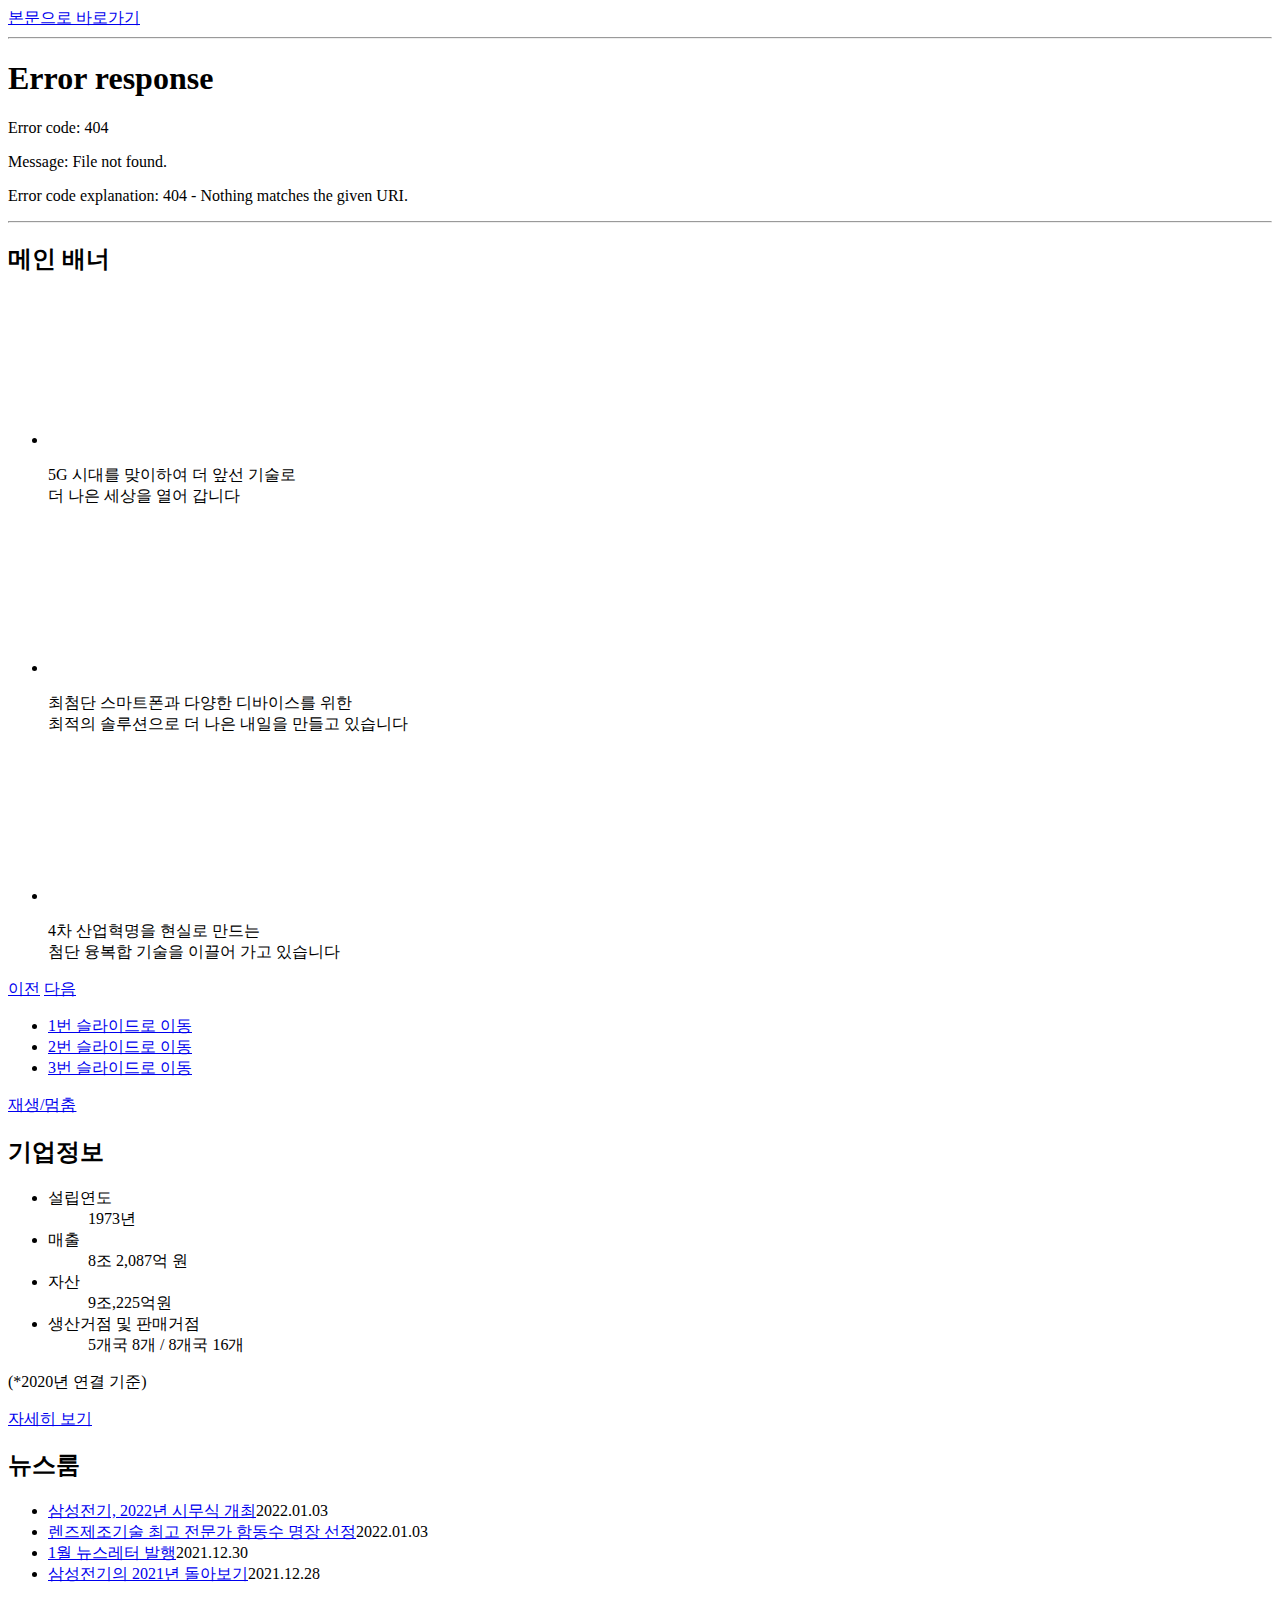
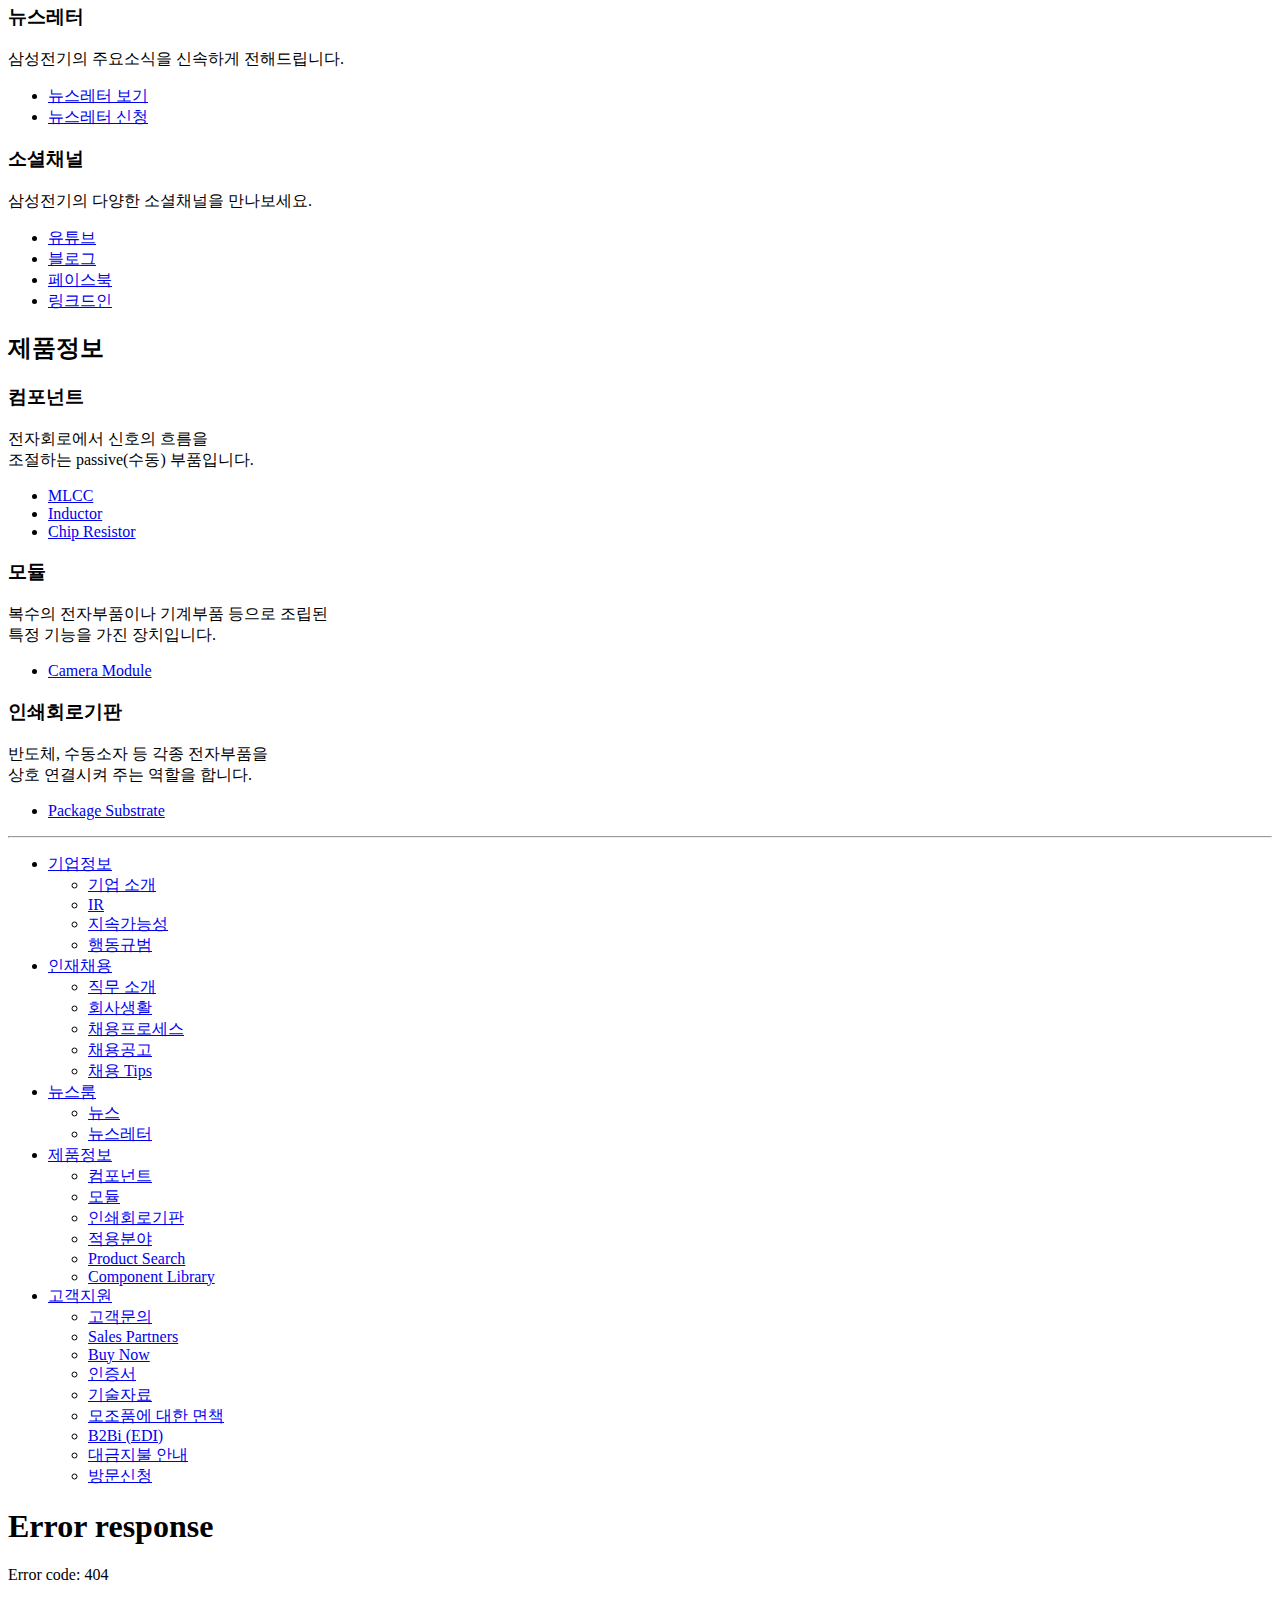
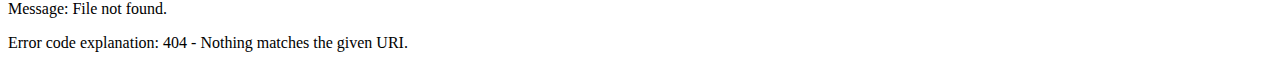
==== index.html @ 3beb00bb "Update index.html" ====
<!DOCTYPE html>
<html lang="en">
<head>
<meta charset="UTF-8">
<meta http-equiv="X-UA-Compatible" content="IE=edge">
<meta name="viewport" content="width=device-width, initial-scale=1.0">
<title>삼성전기</title>
<link rel="stylesheet" href="CSS/import.css">
<link rel="stylesheet" href="CSS/main.css" />
<script defer src="JS/main.js"></script>
</head>
<body>
<!-- 본문 바로가기 -->
<div id="skipNavi"><a href="#container">본문으로 바로가기</a></div>
<!-- //본문 바로가기 -->
<hr />
<!-- #wrap>#header+(#container>.content1+.content2+.content3)+.sitemape+#footer -->
<!-- #wrap>#header+#container>.content1+.content2+.content3^.sitemape+#footer -->
<div id="wrap">
    <!-- header -->
    <div id="header">
    
    </div>
    <!-- //header -->
    <hr />
    <!-- main_visual -->
    <div class="main_visual">
        <h2 class="blind">메인 배너</h2>
        <ul class="slide_wrap">
        <li class="slide active">
            <video muted autoplay loop poster="images/main_video_thum1.jpg">
                <source src="video/main_video1.mp4" type="video/mp4">
            </video>
            <p>5G 시대를 맞이하여 더 앞선 기술로<br />더 나은 세상을 열어 갑니다</p>
        </li>
        <li class="slide">
            <video muted autoplay loop poster="images/main_video_thum2.jpg">
                <source src="video/main_video2.mp4" type="video/mp4">
            </video>
            <p>최첨단 스마트폰과 다양한 디바이스를 위한<br />최적의 솔루션으로 더 나은 내일을 만들고 있습니다</p>
        </li>
        <li class="slide">
            <video muted autoplay loop poster="images/main_video_thum3.jpg">
                <source src="video/main_video3.mp4" type="video/mp4">
            </video>
            <p>4차 산업혁명을 현실로 만드는<br />첨단 융복합 기술을 이끌어 가고 있습니다</p>
        </li>
        </ul>
        <div class="slide_arr">
            <a href="#" class="btn_prev">이전</a>
            <a href="#" class="btn_next">다음</a>
        </div>
        <div class="slide_roll">
            <ul>
            <li class="on"><a href="#">1번 슬라이드로 이동</a></li>
            <li><a href="#">2번 슬라이드로 이동</a></li>
            <li><a href="#">3번 슬라이드로 이동</a></li>
            </ul>
            <a href="#" class="btn_play">재생/멈춤</a>
        </div>
    </div>
    <!-- container -->
    <div id="container">
        <!-- content1 -->
        <div class="content1">
            <h2>기업정보</h2>
            <ul>
            <li>
                <dl>
                    <dt>설립연도</dt>
                    <dd><span>1973</span>년</dd>
                </dl>
            </li>
            <li>
                <dl>
                <dt>매출</dt>
                <dd><span>8</span>조 <span>2,087</span>억 원</dd>
                </dl>
            </li>
            <li>
                <dl>
                <dt>자산</dt>
                <dd><span>9</span>조<span>,225억</span>원</dd>
                </dl>
            </li>
            <li>
                <dl>
                <dt>생산거점 및 판매거점</dt>
                <dd><span>5</span>개국 <span>8</span>개 / <span>8</span>개국 <span>16</span>개</dd>
                </dl>
            </li>
            </ul>
            <p>(*2020년 연결 기준)</p>
            <div><a href="#">자세히 보기</a></div>
        </div>
        <!-- content2 -->
        <div class="content2">
            <h2>뉴스룸</h2>
            <ul>
            <li><a href="#">삼성전기, 2022년 시무식 개최</a><span>2022.01.03</span></li>
            <li><a href="#">렌즈제조기술 최고 전문가 함동수 명장 선정</a><span>2022.01.03</span></li>
            <li><a href="#">1월 뉴스레터 발행</a><span>2021.12.30</span></li>
            <li><a href="#">삼성전기의 2021년 돌아보기</a><span>2021.12.28</span></li>
            </ul>
            <div class="newsletter">
                <h3>뉴스레터</h3>
                <p>삼성전기의 주요소식을 신속하게 전해드립니다.</p>
                <ul>
                <li><a href="#">뉴스레터 보기</a></li>
                <li><a href="#">뉴스레터 신청</a></li>
                </ul>
            </div>
            <div class="social">
                <h3>소셜채널</h3>
                <p>삼성전기의 다양한 소셜채널을 만나보세요.</p>
                <ul>
                <li><a href="#">유튜브</a></li>
                <li><a href="#">블로그</a></li>
                <li><a href="#">페이스북</a></li>
                <li><a href="#">링크드인</a></li>
                </ul>
            </div>
        </div>
        <!-- content3 -->
        <div class="content3">
            <h2>제품정보</h2>
            <div>
                <h3>컴포넌트</h3>
                <p>전자회로에서 신호의 흐름을<br />
                   조절하는 passive(수동) 부품입니다.
                </p>
                <ul>
                <li><a href="#">MLCC</a></li>
                <li><a href="#">Inductor</a></li>
                <li><a href="#">Chip Resistor</a></li>
                </ul>
            </div>
            <div>
                <h3>모듈</h3>
                <p>복수의 전자부품이나 기계부품 등으로 조립된<br />
                   특정 기능을 가진 장치입니다.
                </p>
                <ul>
                <li><a href="#">Camera Module</a></li>
                </ul>
            </div>
            <div>
                <h3>인쇄회로기판</h3>
                <p>반도체, 수동소자 등 각종 전자부품을<br />
                   상호 연결시켜 주는 역할을 합니다.
                </p>
                <ul>
                <li><a href="#">Package Substrate</a></li>
                </ul>
            </div>
        </div>
    </div>
    <!-- //container -->
    <hr />
    <!-- sitemap -->
    <div class="sitemap">
        <ul>
        <li><a href="#">기업정보</a>
            <ul>
            <li><a href="#">기업 소개</a></li>
            <li><a href="#">IR</a></li>
            <li><a href="#">지속가능성</a></li>
            <li><a href="#">행동규범</a></li>
            </ul>
        </li>
        <li><a href="#">인재채용</a>
            <ul>
            <li><a href="#">직무 소개</a></li>
            <li><a href="#">회사생활</a></li>
            <li><a href="#">채용프로세스</a></li>
            <li><a href="#">채용공고</a></li>
            <li><a href="#">채용 Tips</a></li>
            </ul>
        </li>
        <li><a href="#">뉴스룸</a>
            <ul>
            <li><a href="#">뉴스</a></li>
            <li><a href="#">뉴스레터</a></li>
            </ul>
        </li>
        <li><a href="#">제품정보</a>
            <ul>
            <li><a href="#">컴포넌트</a></li>
            <li><a href="#">모듈</a></li>
            <li><a href="#">인쇄회로기판</a></li>
            <li><a href="#">적용분야</a></li>
            <li><a href="#">Product Search</a></li>
            <li><a href="#">Component Library</a></li>
            </ul>
        </li>
        <li><a href="#">고객지원</a>
            <ul>
            <li><a href="#">고객문의</a></li>
            <li><a href="#">Sales Partners</a></li>
            <li><a href="#">Buy Now</a></li>
            <li><a href="#">인증서</a></li>
            <li><a href="#">기술자료</a></li>
            <li><a href="#">모조품에 대한 면책</a></li>
            <li><a href="#">B2Bi (EDI)</a></li>
            <li><a href="#">대금지불 안내</a></li>
            <li><a href="#">방문신청</a></li>
            </ul>
        </li>
        </ul>
    </div>
    <!-- footer -->
    <div id="footer">
        
    </div>
    <!-- //footer -->
</div>
<script>
    // AJAX의 최신 Fetch API 사용해서
    // html 문서안에서 다른 html문서 불러오기
    // 자바스크립트 비동기 방식으로 async요청 await받음
    // https://developer.mozilla.org/ko/docs/Web/Guide/AJAX/Getting_Started
    async function fetchHtmlAsText(url){
        const response = await fetch(url);
        return await response.text();
    }

    async function importPage(target){
        document.querySelector('#' + target).innerHTML = await fetchHtmlAsText(target + '.html'); 
    }
    importPage('header');
    importPage('footer');
</script>
</body>
</html>
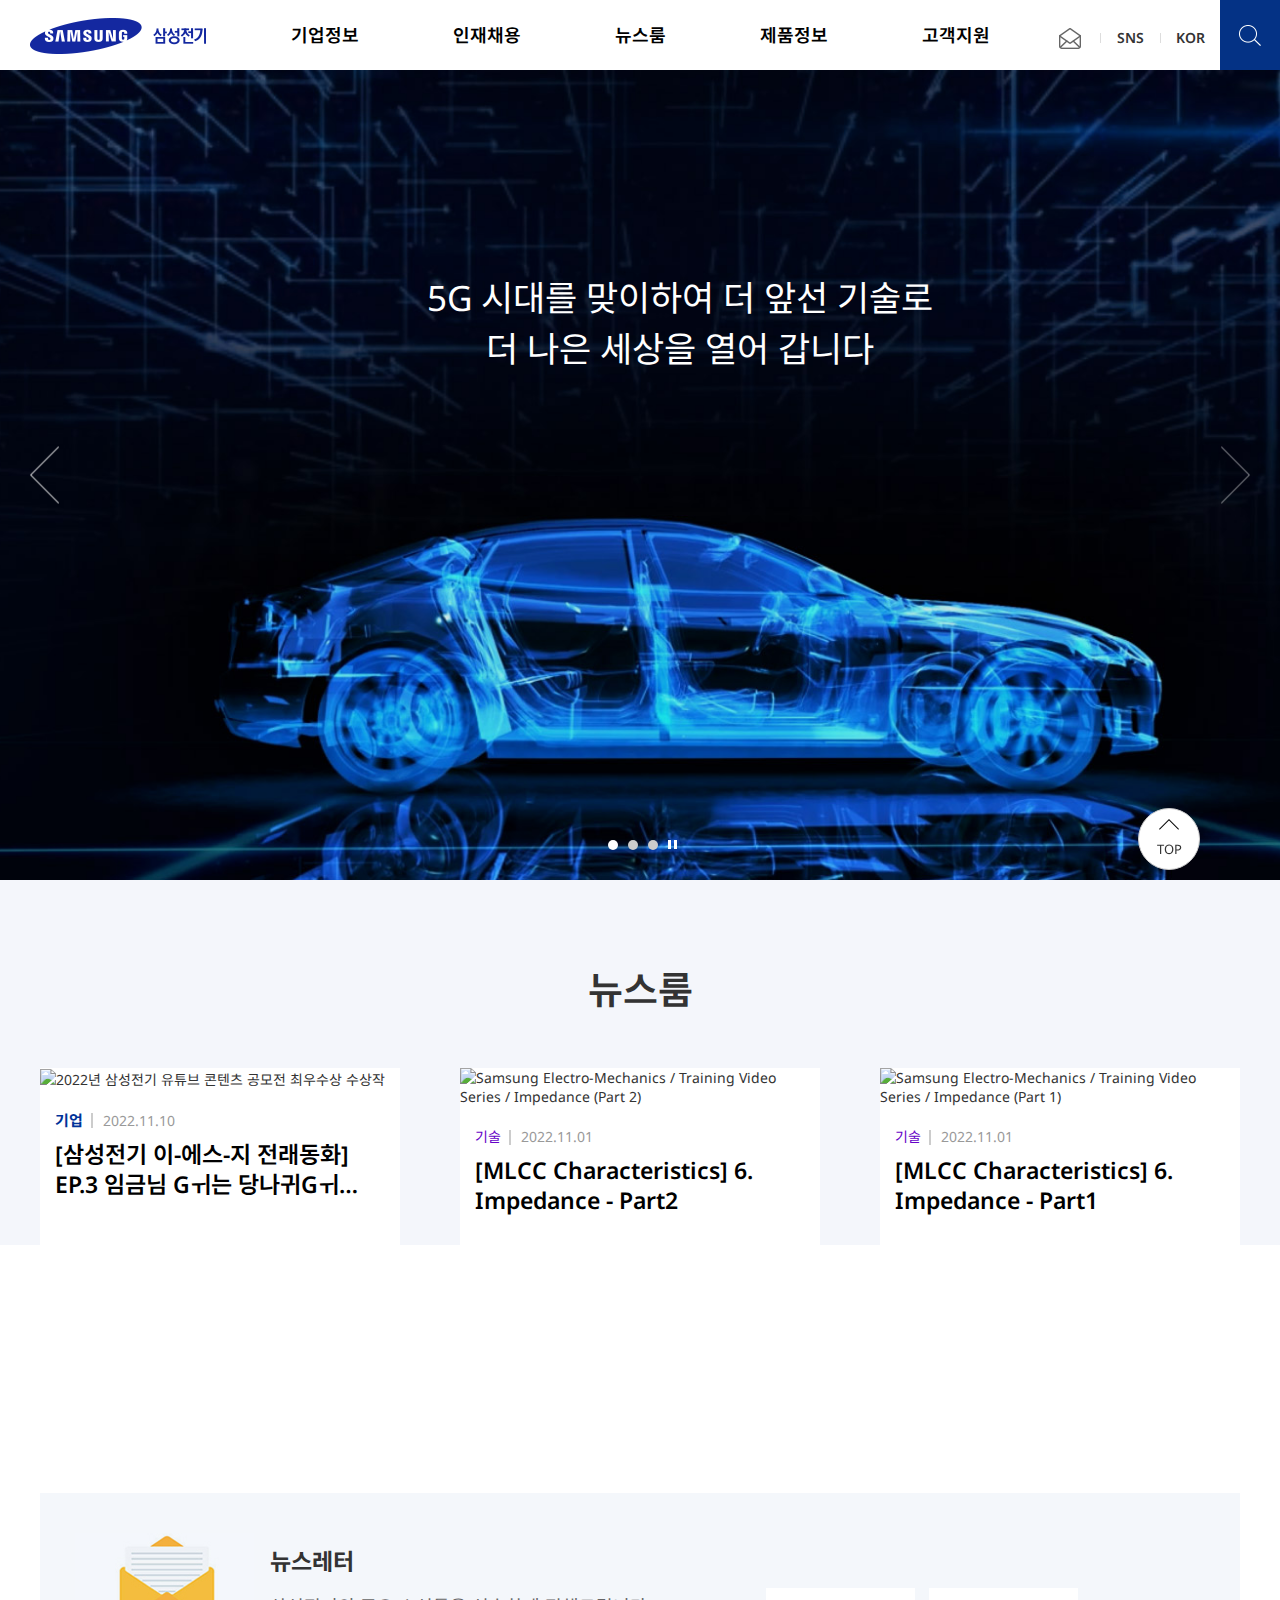
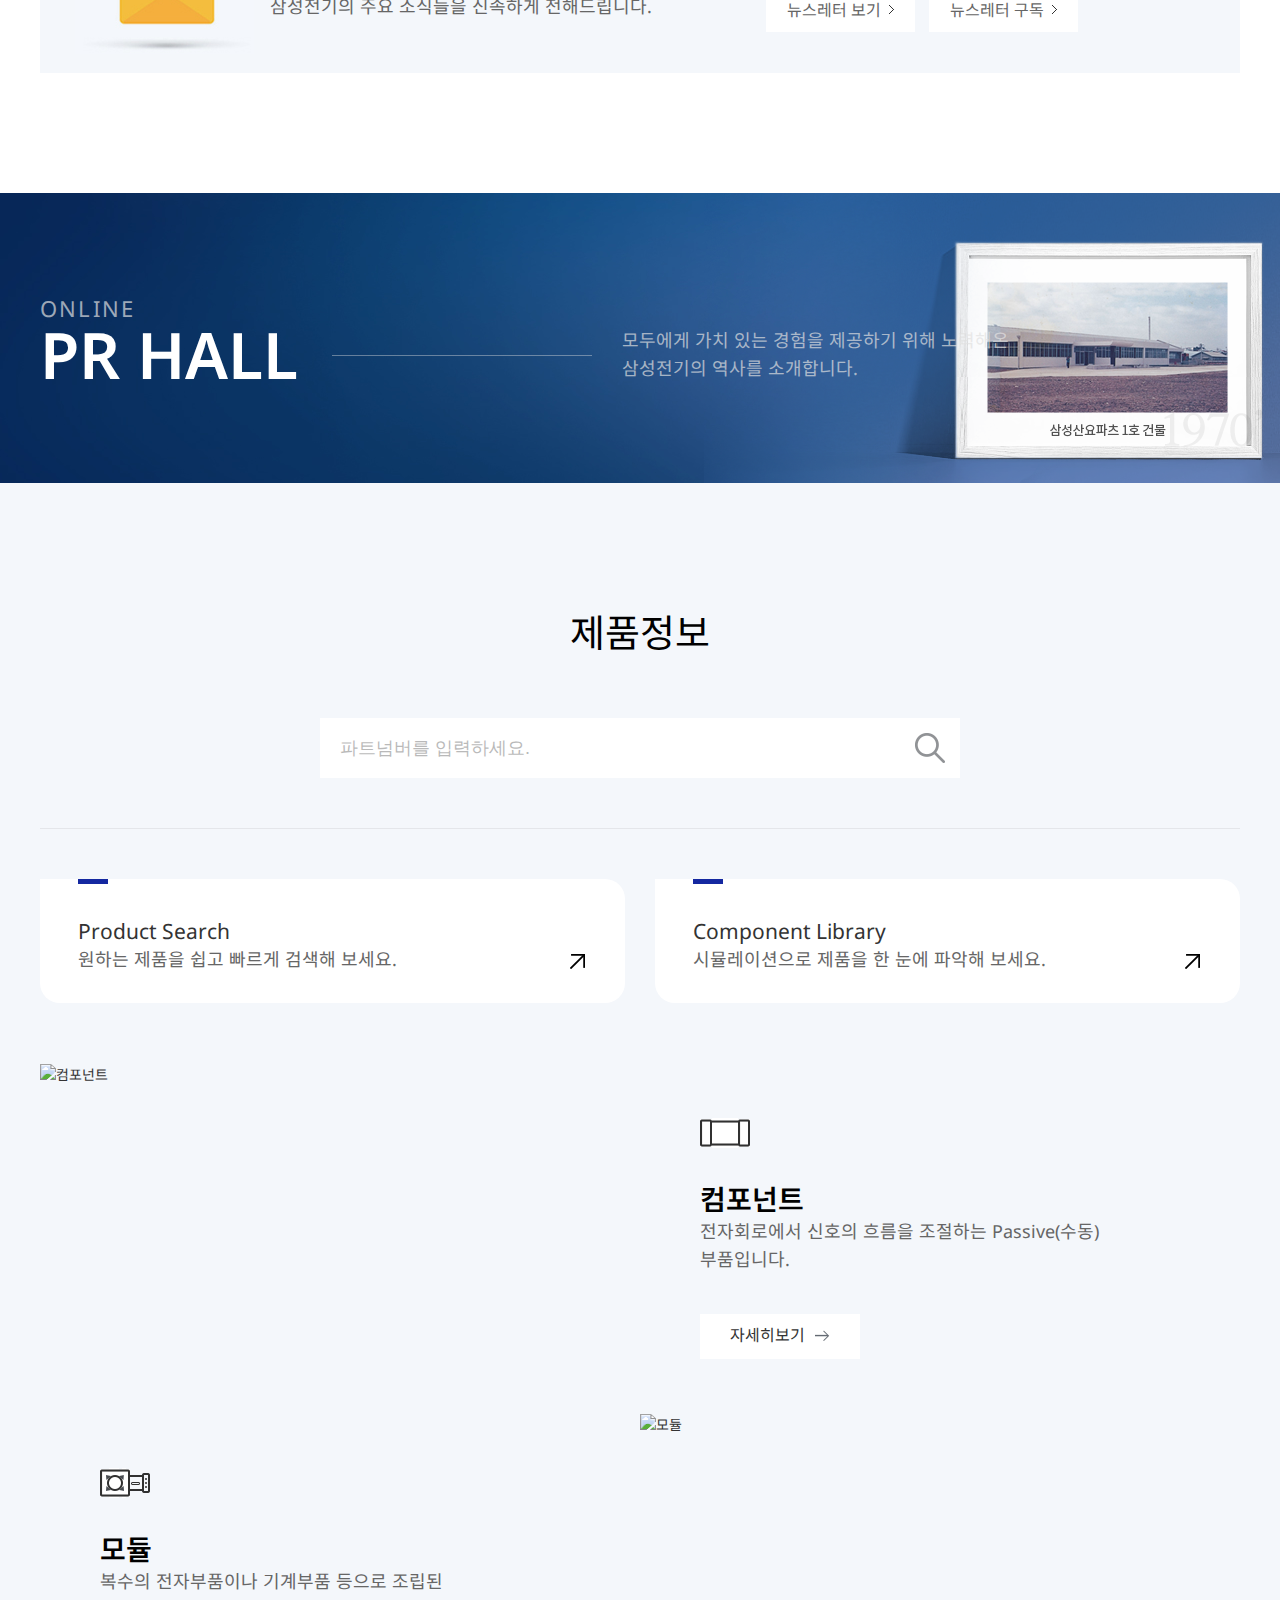
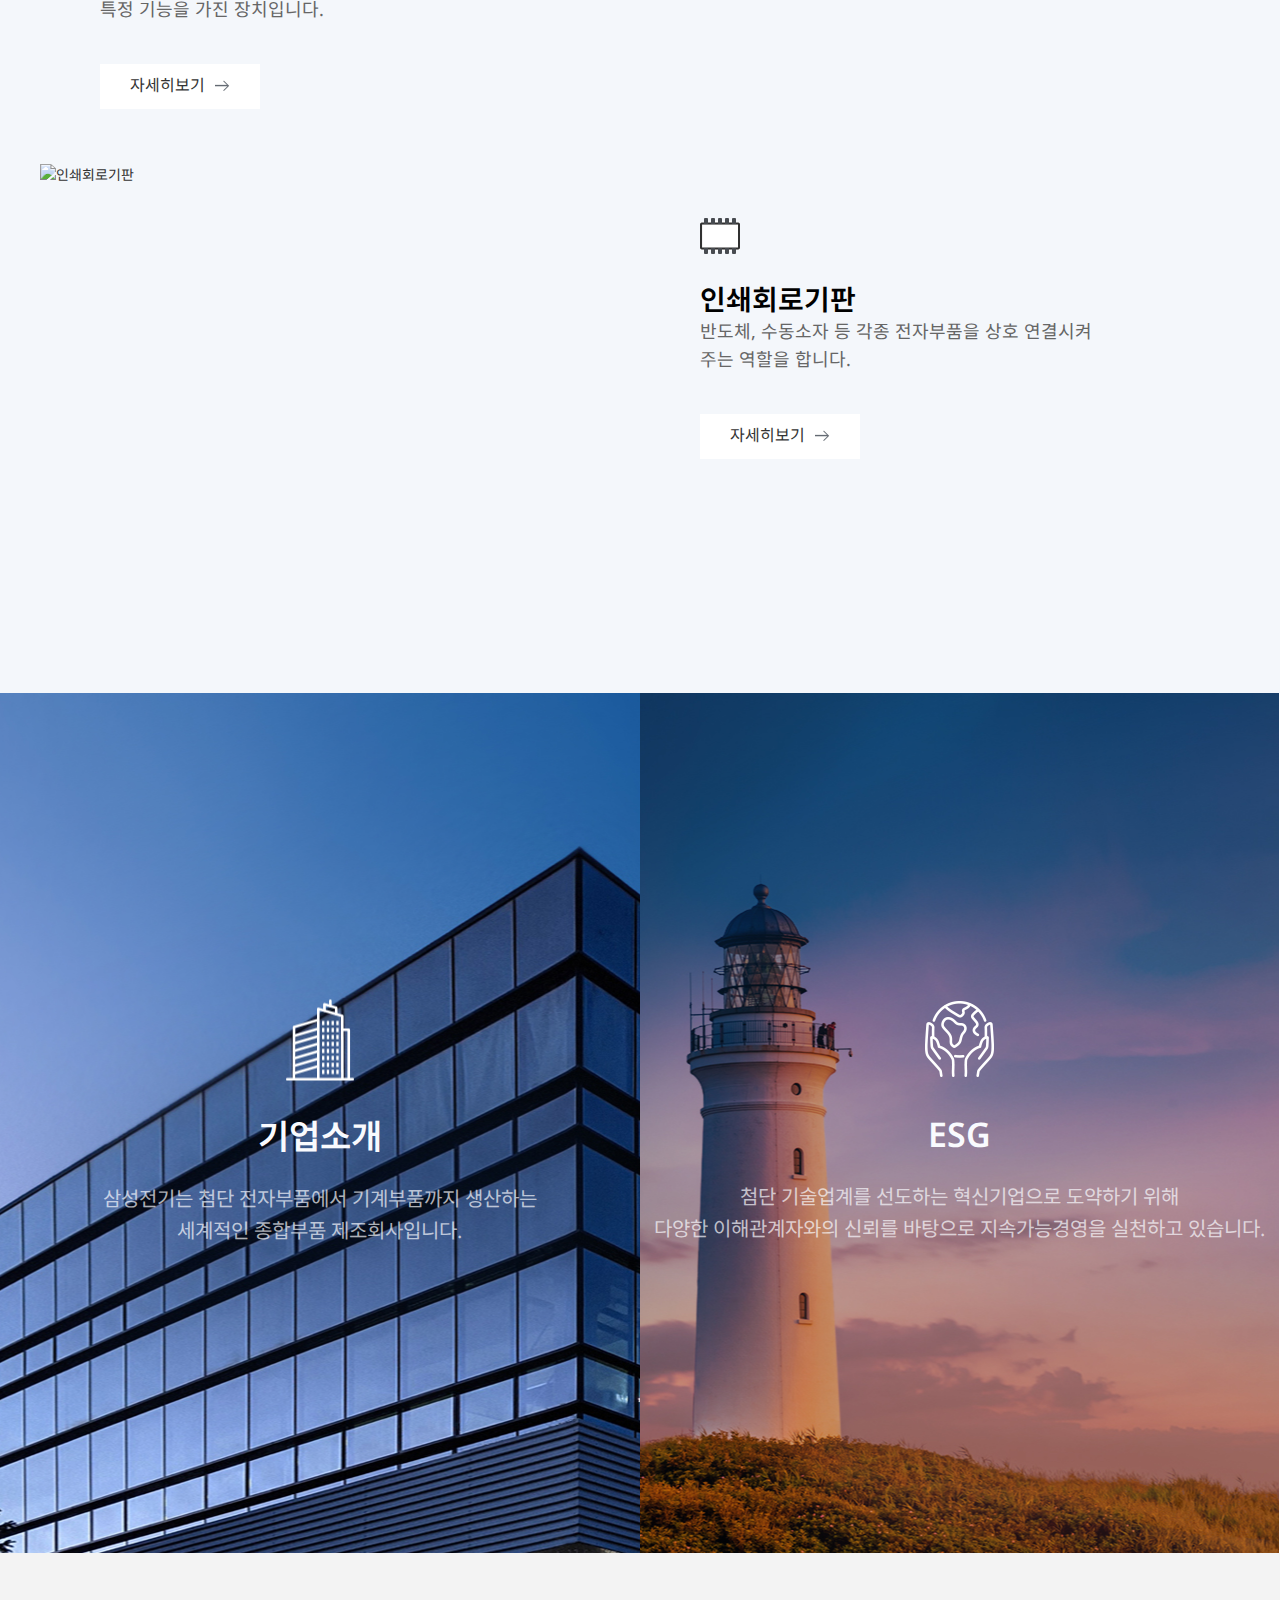
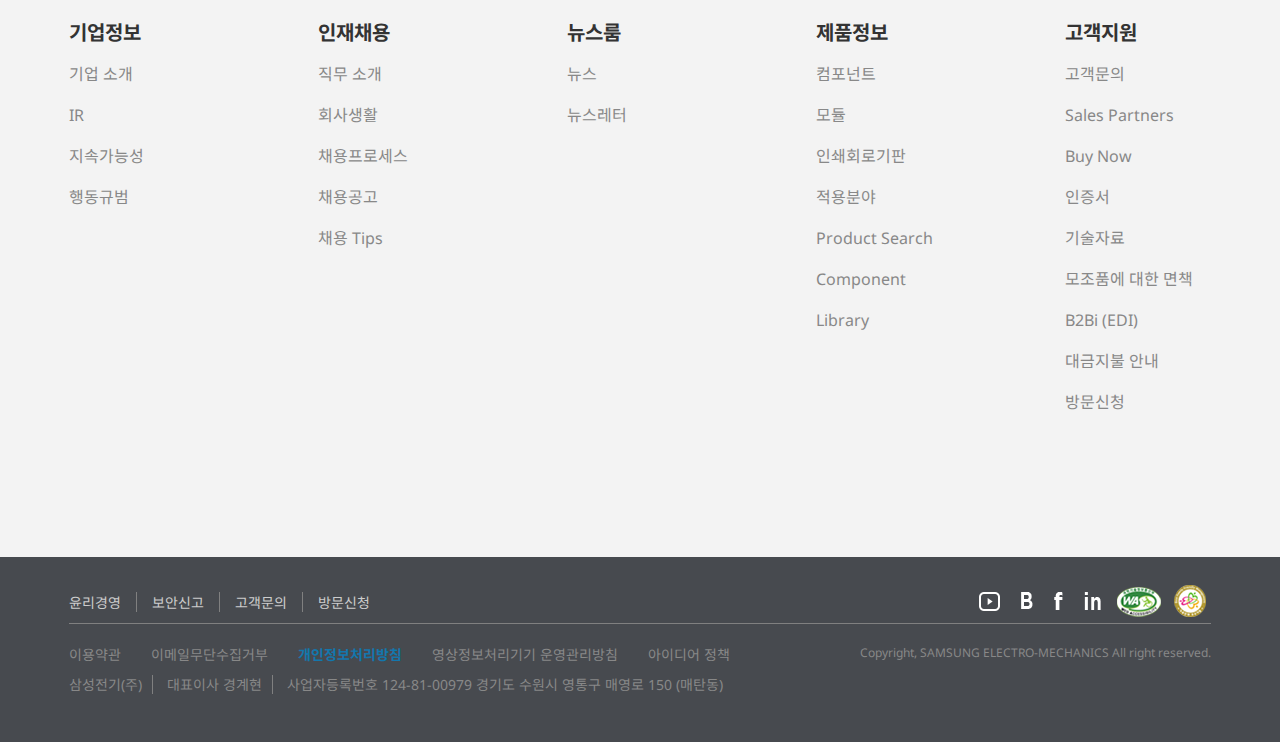
==== commit 347cfe2b: "clean push" ====
--- a/index.html
+++ b/index.html
@@ -1,234 +1,296 @@
-<!DOCTYPE html>
-<html lang="en">
-<head>
-<meta charset="UTF-8">
-<meta http-equiv="X-UA-Compatible" content="IE=edge">
-<meta name="viewport" content="width=device-width, initial-scale=1.0">
-<title>삼성전기</title>
-<link rel="stylesheet" href="CSS/import.css">
-<link rel="stylesheet" href="CSS/main.css" />
-<script defer src="JS/main.js"></script>
-</head>
-<body>
-<!-- 본문 바로가기 -->
-<div id="skipNavi"><a href="#container">본문으로 바로가기</a></div>
-<!-- //본문 바로가기 -->
-<hr />
-<!-- #wrap>#header+(#container>.content1+.content2+.content3)+.sitemape+#footer -->
-<!-- #wrap>#header+#container>.content1+.content2+.content3^.sitemape+#footer -->
-<div id="wrap">
-    <!-- header -->
-    <div id="header">
-    
-    </div>
-    <!-- //header -->
-    <hr />
-    <!-- main_visual -->
-    <div class="main_visual">
-        <h2 class="blind">메인 배너</h2>
-        <ul class="slide_wrap">
-        <li class="slide active">
-            <video muted autoplay loop poster="images/main_video_thum1.jpg">
-                <source src="video/main_video1.mp4" type="video/mp4">
-            </video>
-            <p>5G 시대를 맞이하여 더 앞선 기술로<br />더 나은 세상을 열어 갑니다</p>
-        </li>
-        <li class="slide">
-            <video muted autoplay loop poster="images/main_video_thum2.jpg">
-                <source src="video/main_video2.mp4" type="video/mp4">
-            </video>
-            <p>최첨단 스마트폰과 다양한 디바이스를 위한<br />최적의 솔루션으로 더 나은 내일을 만들고 있습니다</p>
-        </li>
-        <li class="slide">
-            <video muted autoplay loop poster="images/main_video_thum3.jpg">
-                <source src="video/main_video3.mp4" type="video/mp4">
-            </video>
-            <p>4차 산업혁명을 현실로 만드는<br />첨단 융복합 기술을 이끌어 가고 있습니다</p>
-        </li>
-        </ul>
-        <div class="slide_arr">
-            <a href="#" class="btn_prev">이전</a>
-            <a href="#" class="btn_next">다음</a>
-        </div>
-        <div class="slide_roll">
-            <ul>
-            <li class="on"><a href="#">1번 슬라이드로 이동</a></li>
-            <li><a href="#">2번 슬라이드로 이동</a></li>
-            <li><a href="#">3번 슬라이드로 이동</a></li>
-            </ul>
-            <a href="#" class="btn_play">재생/멈춤</a>
-        </div>
-    </div>
-    <!-- container -->
-    <div id="container">
-        <!-- content1 -->
-        <div class="content1">
-            <h2>기업정보</h2>
-            <ul>
-            <li>
-                <dl>
-                    <dt>설립연도</dt>
-                    <dd><span>1973</span>년</dd>
-                </dl>
-            </li>
-            <li>
-                <dl>
-                <dt>매출</dt>
-                <dd><span>8</span>조 <span>2,087</span>억 원</dd>
-                </dl>
-            </li>
-            <li>
-                <dl>
-                <dt>자산</dt>
-                <dd><span>9</span>조<span>,225억</span>원</dd>
-                </dl>
-            </li>
-            <li>
-                <dl>
-                <dt>생산거점 및 판매거점</dt>
-                <dd><span>5</span>개국 <span>8</span>개 / <span>8</span>개국 <span>16</span>개</dd>
-                </dl>
-            </li>
-            </ul>
-            <p>(*2020년 연결 기준)</p>
-            <div><a href="#">자세히 보기</a></div>
-        </div>
-        <!-- content2 -->
-        <div class="content2">
-            <h2>뉴스룸</h2>
-            <ul>
-            <li><a href="#">삼성전기, 2022년 시무식 개최</a><span>2022.01.03</span></li>
-            <li><a href="#">렌즈제조기술 최고 전문가 함동수 명장 선정</a><span>2022.01.03</span></li>
-            <li><a href="#">1월 뉴스레터 발행</a><span>2021.12.30</span></li>
-            <li><a href="#">삼성전기의 2021년 돌아보기</a><span>2021.12.28</span></li>
-            </ul>
-            <div class="newsletter">
-                <h3>뉴스레터</h3>
-                <p>삼성전기의 주요소식을 신속하게 전해드립니다.</p>
-                <ul>
-                <li><a href="#">뉴스레터 보기</a></li>
-                <li><a href="#">뉴스레터 신청</a></li>
-                </ul>
-            </div>
-            <div class="social">
-                <h3>소셜채널</h3>
-                <p>삼성전기의 다양한 소셜채널을 만나보세요.</p>
-                <ul>
-                <li><a href="#">유튜브</a></li>
-                <li><a href="#">블로그</a></li>
-                <li><a href="#">페이스북</a></li>
-                <li><a href="#">링크드인</a></li>
-                </ul>
-            </div>
-        </div>
-        <!-- content3 -->
-        <div class="content3">
-            <h2>제품정보</h2>
-            <div>
-                <h3>컴포넌트</h3>
-                <p>전자회로에서 신호의 흐름을<br />
-                   조절하는 passive(수동) 부품입니다.
-                </p>
-                <ul>
-                <li><a href="#">MLCC</a></li>
-                <li><a href="#">Inductor</a></li>
-                <li><a href="#">Chip Resistor</a></li>
-                </ul>
-            </div>
-            <div>
-                <h3>모듈</h3>
-                <p>복수의 전자부품이나 기계부품 등으로 조립된<br />
-                   특정 기능을 가진 장치입니다.
-                </p>
-                <ul>
-                <li><a href="#">Camera Module</a></li>
-                </ul>
-            </div>
-            <div>
-                <h3>인쇄회로기판</h3>
-                <p>반도체, 수동소자 등 각종 전자부품을<br />
-                   상호 연결시켜 주는 역할을 합니다.
-                </p>
-                <ul>
-                <li><a href="#">Package Substrate</a></li>
-                </ul>
-            </div>
-        </div>
-    </div>
-    <!-- //container -->
-    <hr />
-    <!-- sitemap -->
-    <div class="sitemap">
-        <ul>
-        <li><a href="#">기업정보</a>
-            <ul>
-            <li><a href="#">기업 소개</a></li>
-            <li><a href="#">IR</a></li>
-            <li><a href="#">지속가능성</a></li>
-            <li><a href="#">행동규범</a></li>
-            </ul>
-        </li>
-        <li><a href="#">인재채용</a>
-            <ul>
-            <li><a href="#">직무 소개</a></li>
-            <li><a href="#">회사생활</a></li>
-            <li><a href="#">채용프로세스</a></li>
-            <li><a href="#">채용공고</a></li>
-            <li><a href="#">채용 Tips</a></li>
-            </ul>
-        </li>
-        <li><a href="#">뉴스룸</a>
-            <ul>
-            <li><a href="#">뉴스</a></li>
-            <li><a href="#">뉴스레터</a></li>
-            </ul>
-        </li>
-        <li><a href="#">제품정보</a>
-            <ul>
-            <li><a href="#">컴포넌트</a></li>
-            <li><a href="#">모듈</a></li>
-            <li><a href="#">인쇄회로기판</a></li>
-            <li><a href="#">적용분야</a></li>
-            <li><a href="#">Product Search</a></li>
-            <li><a href="#">Component Library</a></li>
-            </ul>
-        </li>
-        <li><a href="#">고객지원</a>
-            <ul>
-            <li><a href="#">고객문의</a></li>
-            <li><a href="#">Sales Partners</a></li>
-            <li><a href="#">Buy Now</a></li>
-            <li><a href="#">인증서</a></li>
-            <li><a href="#">기술자료</a></li>
-            <li><a href="#">모조품에 대한 면책</a></li>
-            <li><a href="#">B2Bi (EDI)</a></li>
-            <li><a href="#">대금지불 안내</a></li>
-            <li><a href="#">방문신청</a></li>
-            </ul>
-        </li>
-        </ul>
-    </div>
-    <!-- footer -->
-    <div id="footer">
-        
-    </div>
-    <!-- //footer -->
-</div>
-<script>
-    // AJAX의 최신 Fetch API 사용해서
-    // html 문서안에서 다른 html문서 불러오기
-    // 자바스크립트 비동기 방식으로 async요청 await받음
-    // https://developer.mozilla.org/ko/docs/Web/Guide/AJAX/Getting_Started
-    async function fetchHtmlAsText(url){
-        const response = await fetch(url);
-        return await response.text();
-    }
-
-    async function importPage(target){
-        document.querySelector('#' + target).innerHTML = await fetchHtmlAsText(target + '.html'); 
-    }
-    importPage('header');
-    importPage('footer');
-</script>
-</body>
-</html>
+<!DOCTYPE html>
+<html lang="en">
+<head>
+<meta charset="UTF-8">
+<meta http-equiv="X-UA-Compatible" content="IE=edge">
+<meta name="viewport" content="width=device-width, initial-scale=1.0">
+<title>삼성전기</title>
+<link rel="stylesheet" href="CSS/import.css">
+<link rel="stylesheet" href="CSS/main.css" />
+<script defer src="JS/main.js"></script>
+</head>
+<body>
+<!-- 본문 바로가기 -->
+<div id="skipNavi"><a href="#container">본문으로 바로가기</a></div>
+<!-- //본문 바로가기 -->
+<hr />
+<!-- #wrap>#header+(#container>.content1+.content2+.content3)+.sitemape+#footer -->
+<!-- #wrap>#header+#container>.content1+.content2+.content3^.sitemape+#footer -->
+<div id="wrap">
+    <!-- header -->
+    <div id="header">
+    
+    </div>
+    <!-- //header -->
+    <hr />
+    <!-- main_visual -->
+    <div class="main_visual">
+        <h2 class="blind">메인 배너</h2>
+        <ul class="slide_wrap">
+        <li class="slide active">
+            <video muted autoplay loop poster="images/main_video_thum1.jpg">
+                <source src="video/main_video1.mp4" type="video/mp4">
+            </video>
+            <p>5G 시대를 맞이하여 더 앞선 기술로<br />더 나은 세상을 열어 갑니다</p>
+        </li>
+        <li class="slide">
+            <video muted autoplay loop poster="images/main_video_thum2.jpg">
+                <source src="video/main_video2.mp4" type="video/mp4">
+            </video>
+            <p>최첨단 스마트폰과 다양한 디바이스를 위한<br />최적의 솔루션으로 더 나은 내일을 만들고 있습니다</p>
+        </li>
+        <li class="slide">
+            <video muted autoplay loop poster="images/main_video_thum3.jpg">
+                <source src="video/main_video3.mp4" type="video/mp4">
+            </video>
+            <p>4차 산업혁명을 현실로 만드는<br />첨단 융복합 기술을 이끌어 가고 있습니다</p>
+        </li>
+        </ul>
+        <div class="slide_arr">
+            <a href="#" class="btn_prev">이전</a>
+            <a href="#" class="btn_next">다음</a>
+        </div>
+        <div class="slide_roll">
+            <ul>
+            <li class="on"><a href="#">1번 슬라이드로 이동</a></li>
+            <li><a href="#">2번 슬라이드로 이동</a></li>
+            <li><a href="#">3번 슬라이드로 이동</a></li>
+            </ul>
+            <a href="#" class="btn_play">재생/멈춤</a>
+        </div>
+    </div>
+    <!-- container -->
+    <div id="container">
+        <!-- content1 -->
+        <div class="content1">
+            <h2>뉴스룸</h2>
+            <div class="box_wrap">
+                <ul class="news_list target toup">           		
+                    <li class="news">
+                        <a href="#">
+                            <div class="img_area">
+                                <img src="../삼성전기 - 원본/images/imageView_1.jpeg" alt="2022년 삼성전기 유튜브 콘텐츠 공모전 최우수상 수상작">
+                            </div>
+                            <div class="txt_area">
+                                <div class="top_txt">                                    
+                                    <i class="company">기업</i>
+                                    <span class="date">2022.11.10</span>
+                                </div>
+                                <p class="tit">[삼성전기 이-에스-지 전래동화]<br> EP.3 임금님 Gㅟ는 당나귀Gㅟ #Shorts</p>
+                            </div>
+                        </a>
+                    </li>
+                    <li class="news">
+                        <a href="#">
+                            <div class="img_area">
+                                <img src="../삼성전기 - 원본/images/imageView (1).png" alt="Samsung Electro-Mechanics / Training Video Series / Impedance (Part 2)">
+                            </div>
+                            <div class="txt_area">
+                                <div class="top_txt">
+                                    <i class="tech">기술</i>
+                                    <span class="date">2022.11.01</span>
+                                </div>
+                                <p class="tit">[MLCC Characteristics] 6.<br> Impedance - Part2</p>
+                            </div>
+                        </a>
+                    </li>
+                    <li class="news">
+                        <a href="#">
+                            <div class="img_area">
+                                <img src="../삼성전기 - 원본/images/imageView.png" alt="Samsung Electro-Mechanics / Training Video Series / Impedance (Part 1)">
+                            </div>
+                            <div class="txt_area">
+                                <div class="top_txt">
+                                    <i class="tech">기술</i>
+                                    <span class="date">2022.11.01</span>
+                                </div>
+                                <p class="tit">[MLCC Characteristics] 6.<br> Impedance - Part1</p>
+                            </div>
+                        </a>
+                    </li>
+                </ul>
+                <div class="newsletter_box">
+                    <h3>뉴스레터</h3>
+                    <p class="txt">삼성전기의 주요 소식들을 신속하게 전해드립니다.</p>
+                    <div class="btn_wrap">
+                        <a href="#"><span>뉴스레터 보기</span></a>
+                        <a href="#"><span>뉴스레터 구독</span></a>
+                    </div>
+                </div>
+            </div>
+        </div>
+        <!-- content2 -->
+        <div class="content2">
+            <a href="#">
+                <div class="box_wrap">
+                    <span>ONLINE</span>
+                    <h2>PR HALL</h2>
+                    <p class="txt">
+                        모두에게 가치 있는 경험을 제공하기 위해 노력해온<br>삼성전기의 역사를 소개합니다.
+                    </p>
+                </div>
+                <p class="bg">삼성산요파츠 1호 건물 이미지</p>
+            </a>
+        </div>
+        <!-- content3 -->
+        <div class="content3">
+            <h2>제품정보</h2>
+            <div class="box_wrap">
+                <form id="integratedSearchForm1" name="integratedSearchForm1" method="post">
+                    <div class="search_area">
+                        <label for="searchInput" class="blind">제품정보 검색</label>
+                        <input id="searchInput" name="srchTxt" class="search_txt integrated_search_header_text" data-gtag="gnb" placeholder="파트넘버를 입력하세요.">
+                        <button type="button" class="btn_search" onclick="integratedSearchHeader('searchInput');">검색</button>
+                    </div>
+                </form>
+
+                <div class="product_list">
+                    <div class="shortcut_wrap">
+                        <a href="#" target="_blank" title="새 창으로 바로가기" class="shortcut">
+                            <dl>
+                                <dt>Product Search</dt>
+                                <dd>원하는 제품을 쉽고 빠르게 검색해 보세요.</dd>
+                            </dl>
+                        </a>
+                        <a href="#" target="_blank" title="새 창으로 바로가기" class="shortcut">
+                            <dl>
+                                <dt>Component Library</dt>
+                                <dd>시뮬레이션으로 제품을 한 눈에 파악해 보세요.</dd>
+                            </dl>
+                        </a>
+                    </div>
+                    <ul class="list_area">
+                        <li class="target">
+                            <a href="#" class="prd_area">
+                                <div class="img_area"><img src="/삼성전기 - 원본/images/img_prd01.jpg" alt="컴포넌트"></div>
+                                <div class="txt_area">
+                                    <dl>
+                                        <dt>컴포넌트</dt>
+                                        <dd>전자회로에서 신호의 흐름을 조절하는 Passive(수동)<br>부품입니다.</dd>
+                                    </dl>
+                                    <span class="btn white">자세히보기</span>
+                                </div>
+                            </a>
+                        </li>
+                        <li class="target right">
+                            <a href="#" class="prd_area">
+                                <div class="img_area"><img src="/삼성전기 - 원본/images/img_prd02.jpg" alt="모듈"></div>
+                                <div class="txt_area">
+                                    <dl>
+                                        <dt>모듈</dt>
+                                        <dd>복수의 전자부품이나 기계부품 등으로 조립된<br>특정 기능을 가진 장치입니다.</dd>
+                                    </dl>
+                                    <span class="btn white">자세히보기</span>
+                                </div>
+                            </a>
+                        </li>
+                        <li class="target">
+                            <a href="#" class="prd_area">
+                                <div class="img_area"><img src="/삼성전기 - 원본/images/img_prd03.jpg" alt="인쇄회로기판"></div>
+                                <div class="txt_area">
+                                    <dl>
+                                        <dt>인쇄회로기판</dt>
+                                        <dd>반도체, 수동소자 등 각종 전자부품을 상호 연결시켜<br>주는 역할을 합니다.</dd>
+                                    </dl>
+                                    <span class="btn white">자세히보기</span>
+                                </div>
+                            </a>
+                        </li>
+                    </ul>
+                </div>
+            </div>
+        </div>
+        <!-- content4 -->
+        <div class="content4">
+            <a href="#" class="company_wrap">
+                <div class="bg_area"></div>
+                <dl class="txt_area">
+                    <dt>기업소개</dt>
+                    <dd>삼성전기는 첨단 전자부품에서 기계부품까지 생산하는<br>세계적인 종합부품 제조회사입니다.</dd>
+                </dl>
+            </a>
+            <a href="#" class="company_wrap">
+                <div class="bg_area"></div>
+                <dl class="txt_area">
+                    <dt>ESG</dt>
+                    <dd>첨단 기술업계를 선도하는 혁신기업으로 도약하기 위해 <br>다양한 이해관계자와의 신뢰를 바탕으로 지속가능경영을 실천하고 있습니다.</dd>
+                </dl>
+            </a>
+        </div>
+    <!-- //container -->
+    <hr />
+    <!-- sitemap -->
+    <div class="sitemap">
+        <ul>
+        <li><a href="#">기업정보</a>
+            <ul>
+            <li><a href="#">기업 소개</a></li>
+            <li><a href="#">IR</a></li>
+            <li><a href="#">지속가능성</a></li>
+            <li><a href="#">행동규범</a></li>
+            </ul>
+        </li>
+        <li><a href="#">인재채용</a>
+            <ul>
+            <li><a href="#">직무 소개</a></li>
+            <li><a href="#">회사생활</a></li>
+            <li><a href="#">채용프로세스</a></li>
+            <li><a href="#">채용공고</a></li>
+            <li><a href="#">채용 Tips</a></li>
+            </ul>
+        </li>
+        <li><a href="#">뉴스룸</a>
+            <ul>
+            <li><a href="#">뉴스</a></li>
+            <li><a href="#">뉴스레터</a></li>
+            </ul>
+        </li>
+        <li><a href="#">제품정보</a>
+            <ul>
+            <li><a href="#">컴포넌트</a></li>
+            <li><a href="#">모듈</a></li>
+            <li><a href="#">인쇄회로기판</a></li>
+            <li><a href="#">적용분야</a></li>
+            <li><a href="#">Product Search</a></li>
+            <li><a href="#">Component Library</a></li>
+            </ul>
+        </li>
+        <li><a href="#">고객지원</a>
+            <ul>
+            <li><a href="#">고객문의</a></li>
+            <li><a href="#">Sales Partners</a></li>
+            <li><a href="#">Buy Now</a></li>
+            <li><a href="#">인증서</a></li>
+            <li><a href="#">기술자료</a></li>
+            <li><a href="#">모조품에 대한 면책</a></li>
+            <li><a href="#">B2Bi (EDI)</a></li>
+            <li><a href="#">대금지불 안내</a></li>
+            <li><a href="#">방문신청</a></li>
+            </ul>
+        </li>
+        </ul>
+    </div>
+    <!-- footer -->
+    <div id="footer">
+        
+    </div>
+    <!-- //footer -->
+</div>
+<script>
+    // AJAX의 최신 Fetch API 사용해서
+    // html 문서안에서 다른 html문서 불러오기
+    // 자바스크립트 비동기 방식으로 async요청 await받음
+    // https://developer.mozilla.org/ko/docs/Web/Guide/AJAX/Getting_Started
+    async function fetchHtmlAsText(url){
+        const response = await fetch(url);
+        return await response.text();
+    }
+
+    async function importPage(target){
+        document.querySelector('#' + target).innerHTML = await fetchHtmlAsText(target + '.html'); 
+    }
+    importPage('header');
+    importPage('footer');
+</script>
+</body>
+</html>--- a/CSS/import.css
+++ b/CSS/import.css
@@ -0,0 +1,5 @@
+/* import.css */
+@import url(reset.css);
+@import url(layout.css);
+@import url(header.css);
+@import url(footer.css);--- a/CSS/main.css
+++ b/CSS/main.css
@@ -0,0 +1,505 @@
+@import url(reset.css);
+/* main.css */
+
+/* common */
+
+/* layout */
+
+/* header */
+
+/* main_visual */
+ul.slide_wrap{position: relative;width: 100%;min-width: 1360px;height: 810px;}
+li.slide{opacity: 0;z-index: 1;position: absolute;left: 0;top: 0;width: 100%;height: 100%;}
+li.slide.active{opacity: 1;z-index: 3;}
+li.slide>video{width: 100%;height: 100%;object-fit: cover;}
+li.slide>p{
+    position: absolute;left: 50%;top: 200px;
+    transform: translateX(-50%);
+    font-size: 35px;color: #fff;text-align: center;
+}
+
+.slide_arr>a{
+    z-index: 10;;position: absolute;top: 50%;
+    transform: translateY(-50%);
+    width: 30px;height: 57px;
+    background: url(../images/slide_arr_btn.png) no-repeat 0 0;/* 공통 이미지 설정하고 */
+    text-indent: -9999px;overflow: hidden;
+}
+a.btn_prev{left: 30px;}/* 스프라이트 이미지 사이즈 각각 설정 */
+a.btn_next{right: 30px;background-position: -30px 0;}/* 스프라이트 이미지 사이즈 각각 설정 */
+
+.slide_roll{z-index: 10;position: absolute;left: 50%;transform: translateX(-50%);bottom: 30px;}
+.slide_roll>ul{float: left;}
+.slide_roll>ul>li{float: left;padding: 0 5px;}
+.slide_roll>ul>li>a{
+    display: block;width: 10px;height: 10px;
+    border-radius: 50%;background: #ccc;
+    text-indent: -9999px;overflow: hidden;
+}
+.slide_roll>ul>li.on>a{background: #fff;}
+
+.slide_roll>a.btn_play{
+    float: left;width: 9px;height: 9px;margin-left: 5px;
+    background: url(../images/slide_btn1.png) no-repeat 0 0;
+    text-indent: -9999px;overflow: hidden;
+}
+.slide_roll>a.btn_play.on{background-position: -9px 0;}
+
+/* container */
+/* content1 */
+.content1>h2{
+    font-size: 38px;font-weight: 600;text-align: center;
+    margin-bottom: 60px;line-height: 1;}
+.content1 .box_wrap{width: 1200px;margin: 0 auto;}
+
+.content1 .news_list{width: 1200px;height: 340px;margin: 0 auto;margin-bottom: 85px;}
+.content1 .news_list .news{
+    float: left;transition: all .3s ease-in-out;
+    background-color: #fff;
+    width: 360px;height: 340px;
+    border-bottom: 3px solid transparent;
+    box-sizing: border-box;}
+.content1 .news_list .news:hover{border-bottom-color: #043285;box-shadow: 25px 20px 35px rgb(4 50 133 / 10%);}
+.content1 .news_list .news a .img_area img{width: 360px;height: 203px;}
+.content1 .news_list .news:nth-child(2){margin-left: 60px;}
+.content1 .news_list .news:last-child{float: right;}
+.content1 .news_list .news a .txt_area{padding: 20px 15px;box-sizing: border-box;}
+.content1 .news_list .news a .txt_area .top_txt i{
+    font-style: normal;position: relative;padding-right: 10px;margin-right: 6px;}
+.txt_area .top_txt i{color: #6703c7;font-style: normal;position: relative;padding-right: 10px;margin-right: 6px;}
+.content1 .news_list .news a .txt_area .top_txt i::after{
+    content: '';
+    display: block;
+    width: 2px;
+    height: 15px;
+    background: #ccc;
+    position: absolute;
+    top: 3px;
+    right: 0;
+}
+.txt_area .top_txt .company{color: #003399;font-weight: 700;font-size: 15px;}
+.txt_area .top_txt .date{color: #999;}
+.content1 .news_list .news a .txt_area .tit{
+    overflow: hidden;
+    max-height: 62px;
+    font-size: 23px;
+    font-weight: 600;
+    display: -webkit-box;
+    -webkit-line-clamp: 2;
+    -webkit-box-orient: vertical;
+    text-overflow: ellipsis;
+    word-break: break-word;
+    line-height: 1.3;
+    color: #000;
+    margin-top: 10px;
+}
+
+/* content1-newsletter_box */
+.content1 .newsletter_box{
+    background: #f4f7fb url(../images/bg_newsletter_.jpg) no-repeat left 35px top 40px;
+    height: 180px;
+    overflow: hidden;
+    padding: 50px 0 0 230px;
+    box-sizing: border-box;
+}
+.content1 .newsletter_box h3{font-size: 23px;font-weight: bold;padding-bottom: 15px;}
+.content1 .newsletter_box .txt{font-size: 18px;color: #666;display: inline-block;}
+.content1 .newsletter_box .btn_wrap{display: inline-block;vertical-align: middle;margin-left: 110px;}
+.content1 .newsletter_box .btn_wrap a span{
+    border: 1px solid #fff;background-color: #fff;padding: 10px 20px;
+    color: #666;font-size: 16px;
+}
+.content1 .newsletter_box .btn_wrap a span:first-child{margin-right: 10px;}
+.content1 .newsletter_box .btn_wrap a span::after{
+    display: inline-block;
+    vertical-align: middle;
+    width: 5px;
+    height: 9px;
+    margin-top: -4px;
+    margin-left: 8px;
+    background-position: 0 50%;
+    background-repeat: no-repeat;
+    background-image: url(../images/btn_arrow_ico_g.png);
+    content: "";
+}
+
+/* content2 */
+.content2 a{
+    display: block;
+    width: 100%;
+    height: 100%;
+    padding-top: 100px;
+    box-sizing: border-box;
+}
+.content2 .box_wrap {
+    max-width: 1200px;
+    width: 100%;
+    margin: 0 auto;
+    position: relative;
+}
+
+.content2 .box_wrap span {
+    display: block;
+    font-size: 22px;
+    color: rgba(225, 225, 225, .7);
+    text-align: left;
+    font-weight: 400;
+    letter-spacing: 0.1em;
+} 
+.content2 .box_wrap h2 {
+    display: inline-block;
+    vertical-align: middle;
+    font-size: 64px;
+    font-weight: 600;
+    color: #fff;
+    margin: 0 30px 0 0;
+    line-height: 1;
+}
+.content2 .box_wrap .txt {
+    z-index: 100;
+    display: inline-block;
+    vertical-align: middle;
+    position: relative;
+    font-size: 18px;
+    color: rgba(225, 225, 225, .7);
+    line-height: 1.55;
+    padding-left: 290px;
+}
+.content2 .box_wrap .txt::before {
+    content: '';
+    display: block;
+    width: 260px;
+    height: 1px;
+    background: rgba(225, 225, 225, .42);
+    position: absolute;
+    left: 0;top: 50%;
+}
+.content2 a .bg {
+    text-indent: -9999px;
+    position: absolute;
+    top: 0px;
+    right: 0;
+    width: 45%;
+    height: 100%;
+    background: url(../images/img_prhall.png) no-repeat center;
+    transition: all 1s ease-in-out;
+}
+
+/* newsletter */
+.content2>.newsletter{
+    float: left;width: 600px;height: 190px;margin-left: 0 30px;
+    background: url(../images/bg_newsletter.jpg) no-repeat 0 0;
+    padding-left: 50px;
+}
+.content2>.newsletter>h3{
+    font-size: 30px;font-weight: bold;padding: 20px 25px;}
+.content2>.newsletter>p{color: #777;margin-left: 26px;}
+.content2>.newsletter>ul>li{
+    float: left;background: #fff;
+    margin: 20px 0 0 20px;
+    padding: 5px 18px;
+}
+.content2>.newsletter>ul>li>a{
+    display: block;
+    padding: 5px 10px; 
+    background:#fff url(../images/btn_arrow_ico_g.png) no-repeat 100% 50%;
+}
+
+/* social */
+.content2>.social{float: right;width: 450px;height: 190px;}
+.content2>.social>h3{
+    font-size: 30px;font-weight: bold;padding: 10px 0px;
+}
+.content2>.social>p{color: #777; margin-left: 0px;}
+
+.content2>.social>ul>li>a{
+    display: block;float: left;margin: 15px 30px 30px 0;width: 61px; height: 61px;
+    background: url(../images/icon_social.png) no-repeat 0 0;
+    text-indent: -9999px; overflow: hidden;
+}
+
+.content2>.social>ul>li:nth-child(3)>a{background-position: -123px 0;}
+
+.content2>.social>ul>li:last-child>a{background-position: -185px 0;}
+
+.content2>.social>ul>li:first-child>a:hover{background-position: 0 -61px;}
+.content2>.social>ul>li:nth-child(2)>a:hover{background-position: -61px -61px;}
+.content2>.social>ul>li:nth-child(3)>a:hover{background-position: -123px -61px;}
+.content2>.social>ul>li:last-child>a:hover{background-position: -185px -61px;}
+
+/* content3 */
+.content3 h2{
+    margin-bottom: 60px;
+    font-size: 38px;
+    color: #000;
+    text-align: center;
+}
+.content3 .box_wrap {
+    max-width: 1200px;
+    width: 100%;
+    margin: 0 auto;
+    position: relative;
+}
+.content3 .search_area {
+    background-color: #fff;
+    position: relative;
+    width: 640px;height: 60px;
+    margin: 0 auto;
+}
+.content3 .search_area .search_txt {
+    padding: 0 20px;
+    box-sizing: border-box;
+    width: calc(100% - 60px);
+    height: 60px;
+    border: none;
+    font-size: 18px;
+    opacity: .5;
+}
+.content3 .search_area .btn_search {
+    text-indent: -9999px;
+    font-size: 0;
+    position: absolute;
+    top: 0;right: 0;
+    width: 60px;height: 60px;
+    background: url(../images/ico_search.png) no-repeat center;
+    border: none;
+}
+
+.content3 .product_list {
+    padding-top: 50px;
+    border-top: 1px solid #e4e6ea;
+    margin-top: 50px;
+}
+.content3 .shortcut_wrap {overflow: hidden;}
+.content3 .shortcut_wrap .shortcut {
+    display: block;
+    float: left;
+    position: relative;
+    width: 585px;height: 124px;
+    border-radius: 0 20px 20px 20px;
+    overflow: hidden;
+    padding: 38px 0 0 38px;
+    box-sizing: border-box;
+    background-color: #fff;
+}
+.content3 .shortcut_wrap .shortcut:last-child {margin-left: 30px;}
+.content3 .shortcut_wrap .shortcut::before {
+    content: '';
+    display: block;
+    width: 30px;height: 5px;
+    background-color: #1428a0;
+    position: absolute;
+    top: 0;left: 38px;
+}
+.content3 .shortcut_wrap .shortcut::after {
+    content: '';
+    display: block;
+    width: 15px;height: 15px;
+    background: url(../images/ico_outlink.png) no-repeat 0 0;
+    position: absolute;
+    right: 40px;bottom: 34px;
+}
+.content3 .shortcut_wrap .shortcut dl dt {font-size: 21px;}
+.content3 .shortcut_wrap .shortcut dl dd {font-size: 18px;color: #666;}
+
+.content3 .product_list .list_area {margin-top: 60px;}
+.content3 .product_list .list_area .prd_area {display: block;}
+.content3 .list_area .prd_area > div {
+    float: left;
+    width: 50%;
+    height: 350px;
+}
+.content3 .product_list .list_area .prd_area .img_area {
+    opacity: 1;
+    transform: translateX(0);-webkit-transform: translateX(0);
+    overflow: hidden;
+}
+.content3 .list_area .prd_area:hover .img_area img {
+    transform: scale(1.1);
+    -webkit-transform: scale(1.1);
+    -moz-transform: scale(1.1);
+}
+.content3 .list_area .img_area img {
+    transition: all .5s ease-in-out;
+    -webkit-transition: all .5s ease-in-out;
+    -moz-transition: all .5s ease-in-out;
+}
+
+
+.content3 .list_area .txt_area {
+    box-sizing: border-box;
+    padding: 55px 0 0 60px;
+}
+.content3 .list_area .prd_area:after {
+    content: '';
+    display: block;
+    clear: both;
+}
+.content3 .list_area .txt_area dt {
+    font-size: 28px;
+    font-weight: 600;
+    color: #000;
+    padding-top: 60px;
+    background: no-repeat left top;
+}
+.content3 .list_area li:nth-child(1) .txt_area dt {
+    background-image: url(../images/ico_prd01.png);
+}
+.content3 .list_area .txt_area dd {
+    font-size: 18px;
+    color: #666;
+    line-height: 1.55;
+}
+.content3 .list_area .txt_area .btn.white {
+    margin-top: 40px;
+    border: none;
+    font-size: 16px;
+    transition: all .5s;
+    background: #fff;
+    line-height: 43px;
+    color: #333;
+    box-sizing: border-box;
+}
+.btn {
+    display: inline-block;
+    width: 160px;
+    height: 45px;
+    line-height: 45px;
+    text-align: center;
+    background: #043285;
+    color: #fff;
+    box-sizing: border-box;
+}
+.btn:after {
+    display: inline-block;
+    vertical-align: middle;
+    background-position: 0 50%;
+    background-repeat: no-repeat;
+}
+.content3 .list_area .prd_area:hover .txt_area .btn.white, .product_sec .list_area .prd_area:focus .txt_area .btn.white {
+    color: #fff;
+    background-color: #1428a0;
+}
+.content3 .list_area .txt_area .btn.white:after {
+    content: "";
+    width: 15px;
+    height: 11px;
+    margin-left: 10px;
+    margin-top: -2px;
+    background-image: url(../images/ico_prd_arr.png);
+}
+.content3 .list_area .prd_area:after {
+    content: '';
+    display: block;
+    clear: both;
+}
+
+.content3 .list_area .right .prd_area > div {float: right;}
+.content3 .list_area li:nth-child(2) .txt_area dt {
+    background-image: url(../images/ico_prd02.png);
+}
+.content3 .list_area li:nth-child(3) .txt_area dt {
+    background-image: url(../images/ico_prd03.png);
+}
+
+/* content4 */
+.content4 .company_wrap {
+    display: block;
+    position: relative;
+    width: 49.974%;
+    height: 860px;
+    float: left;
+    overflow: hidden;
+}
+.content4 .company_wrap:hover:after {opacity: 1;}
+.content4 .company_wrap:after {
+    content: '';
+    display: block;
+    position: absolute;
+    width: 100%;
+    height: 100%;
+    top: 0;
+    left: 0;
+    background: rgba(0,0,0,.3);
+    opacity: 0;
+    transition: opacity .5s ease-in-out;
+}
+.content4 .company_wrap:nth-child(1) .bg_area {
+    background-image: url(../images/img_company01.jpg);
+}
+.content4 .company_wrap:nth-child(2) .bg_area {
+    background-image: url(../images/img_company02.jpg);
+}
+.content4 .company_wrap .bg_area {
+    position: absolute;
+    top: 0;
+    left: 0;
+    width: 103%;
+    height: 100%;
+    background: no-repeat center /cover;
+    transition: all .5s ease-in-out;
+    -webkit-transition: all .5s ease-in-out;
+    -moz-transition: all .5s ease-in-out;
+}
+.content4 .company_wrap:hover .bg_area {
+    transform: scale(1.05) skew(-0.003deg);
+}
+.content4 .txt_area {
+    position: absolute;
+    z-index: 2;
+    width: 100%;
+    text-align: center;
+    top: 50%;
+    transform: translateY(-50%);
+    -webkit-transform: translateY(-50%);
+    -moz-transform: translateY(-50%);
+}
+.content4 .txt_area dt {
+    color: #f9fafe;
+    font-size: 34px;
+    font-weight: 600;
+    padding-top: 110px;
+    background: no-repeat center top;
+}
+.content4 .company_wrap:nth-child(1) dt {
+    background-image: url(../images/ico_company01.png);
+}
+.content4 .company_wrap:nth-child(2) dt {
+    background-image: url(../images/ico_company02.png);
+}
+.content4 .txt_area dd {
+    font-size: 20px;
+    color: rgba(249,250,254,.7);
+    line-height: 1.6;
+    margin-top: 24px;
+}
+
+/* sitemap */
+.sitemap>ul{
+    display: block;
+    width: 1142px;
+    margin: 0 auto;
+    padding: 60px 0 135px;
+}
+.sitemap>ul>li{
+    display: inline-block;
+    width: 130px;
+    line-height: 40px;
+    font-size: 20px;
+    font-weight: bold;
+    vertical-align: top;
+    margin-right: 115px;
+}
+.sitemap>ul>li:last-child{
+    margin-right: 0;
+}
+.sitemap>ul>li>a{
+    margin-bottom: 30px;
+}
+.sitemap>ul>li>ul>li>a{
+    font-size: 16px;
+    font-weight: normal;
+    color: #888;
+}
+
+/* footer */
